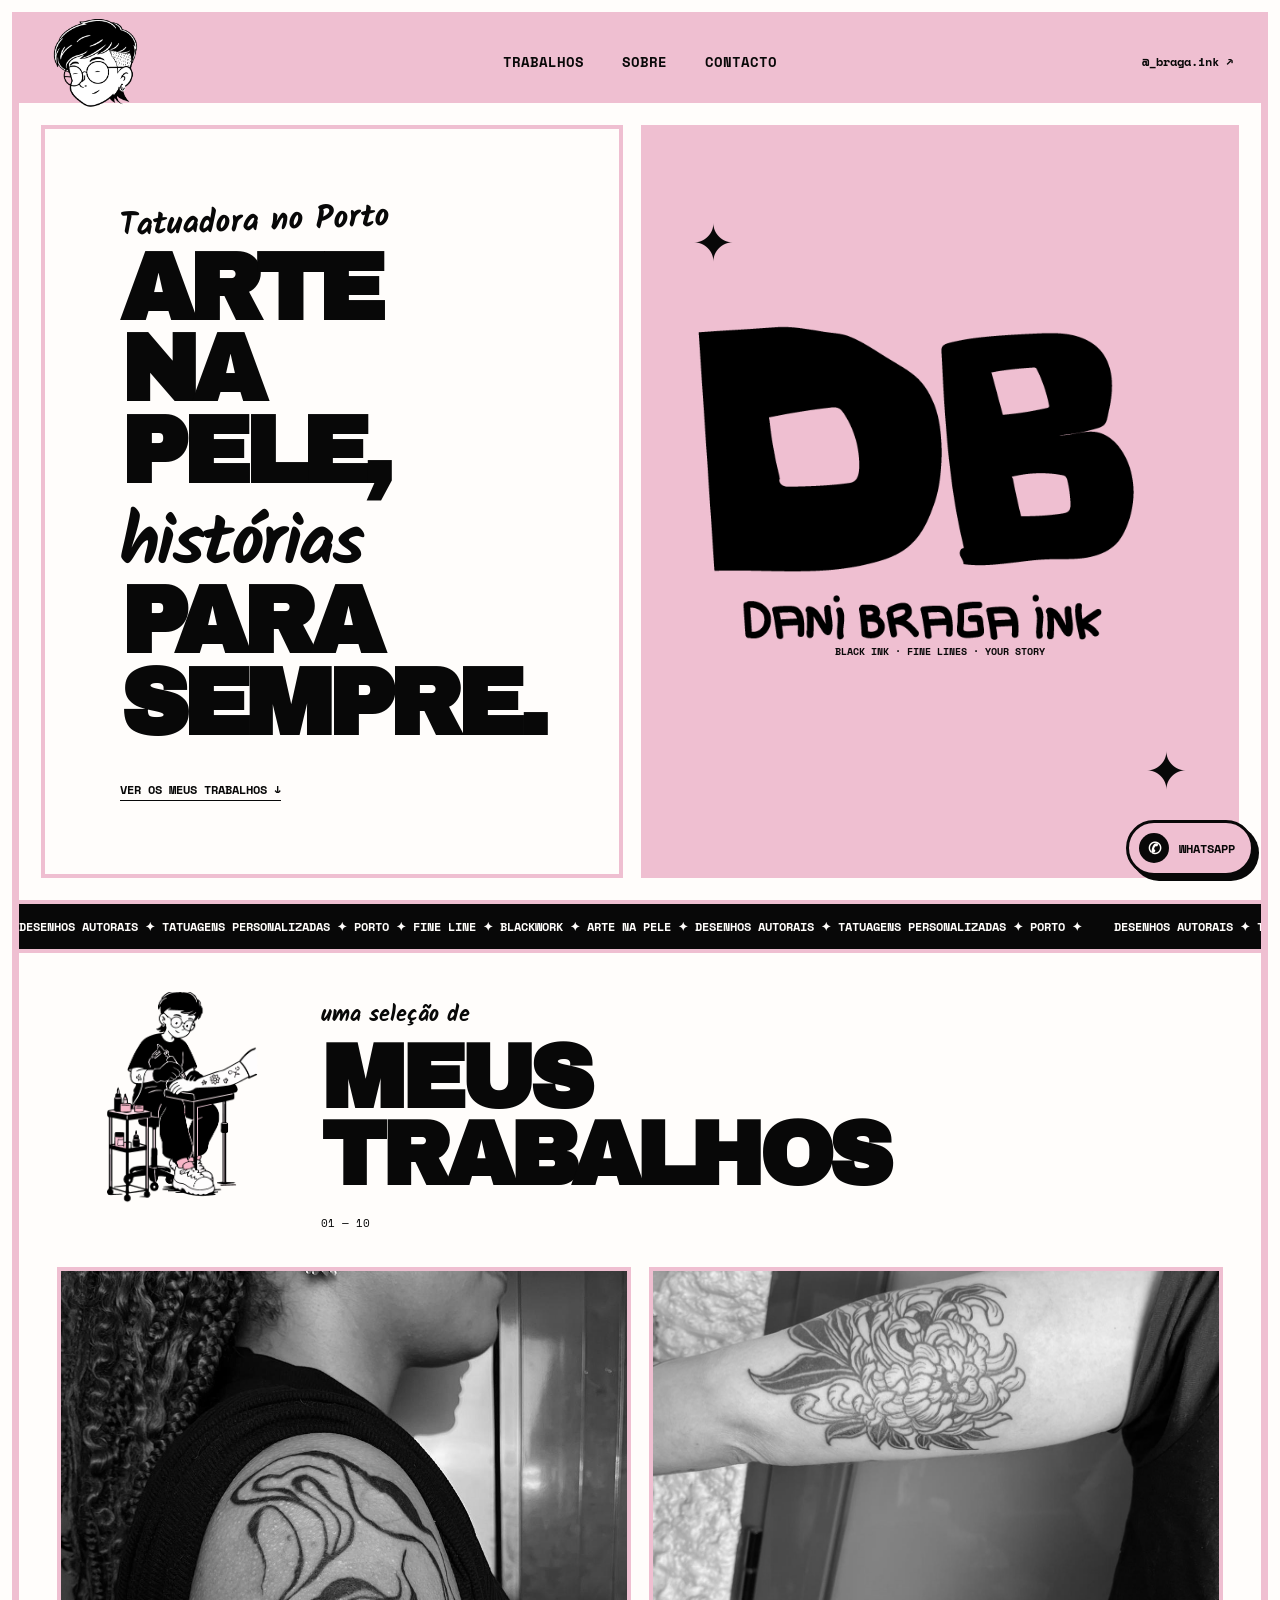
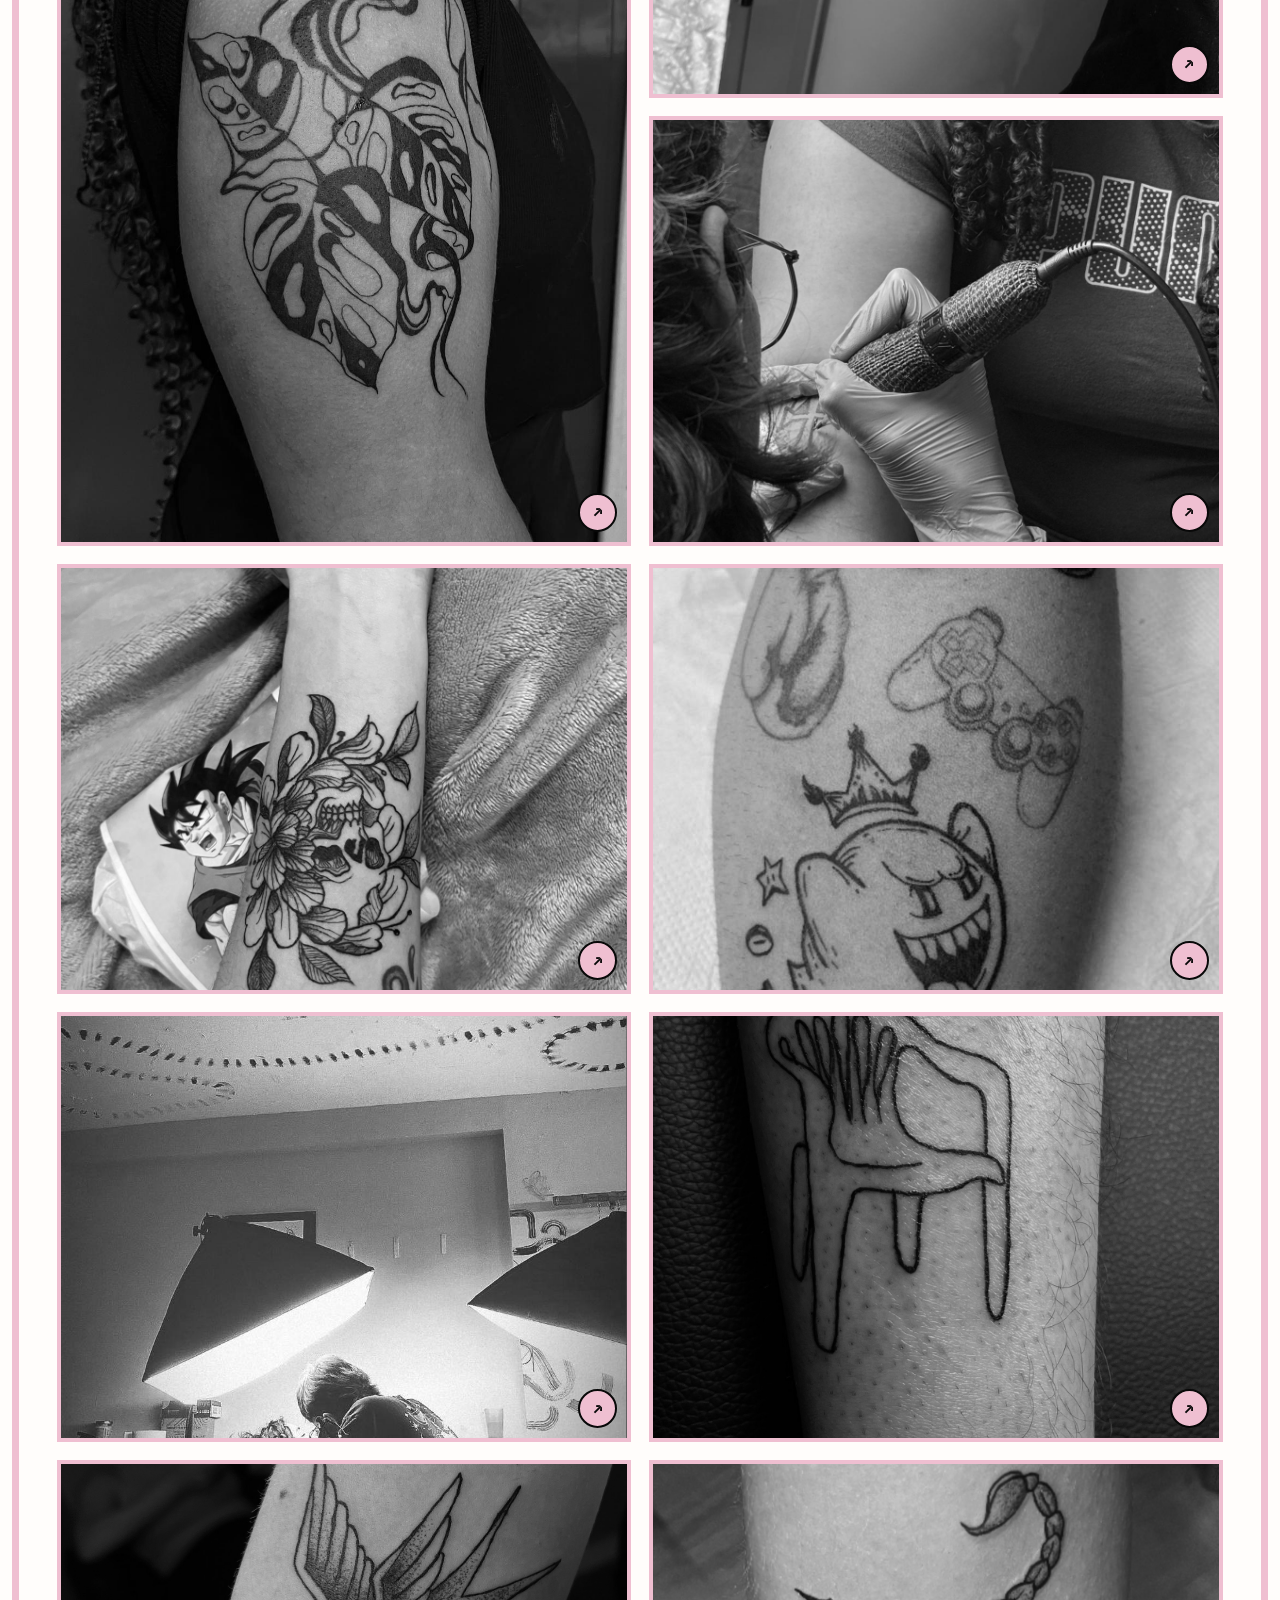
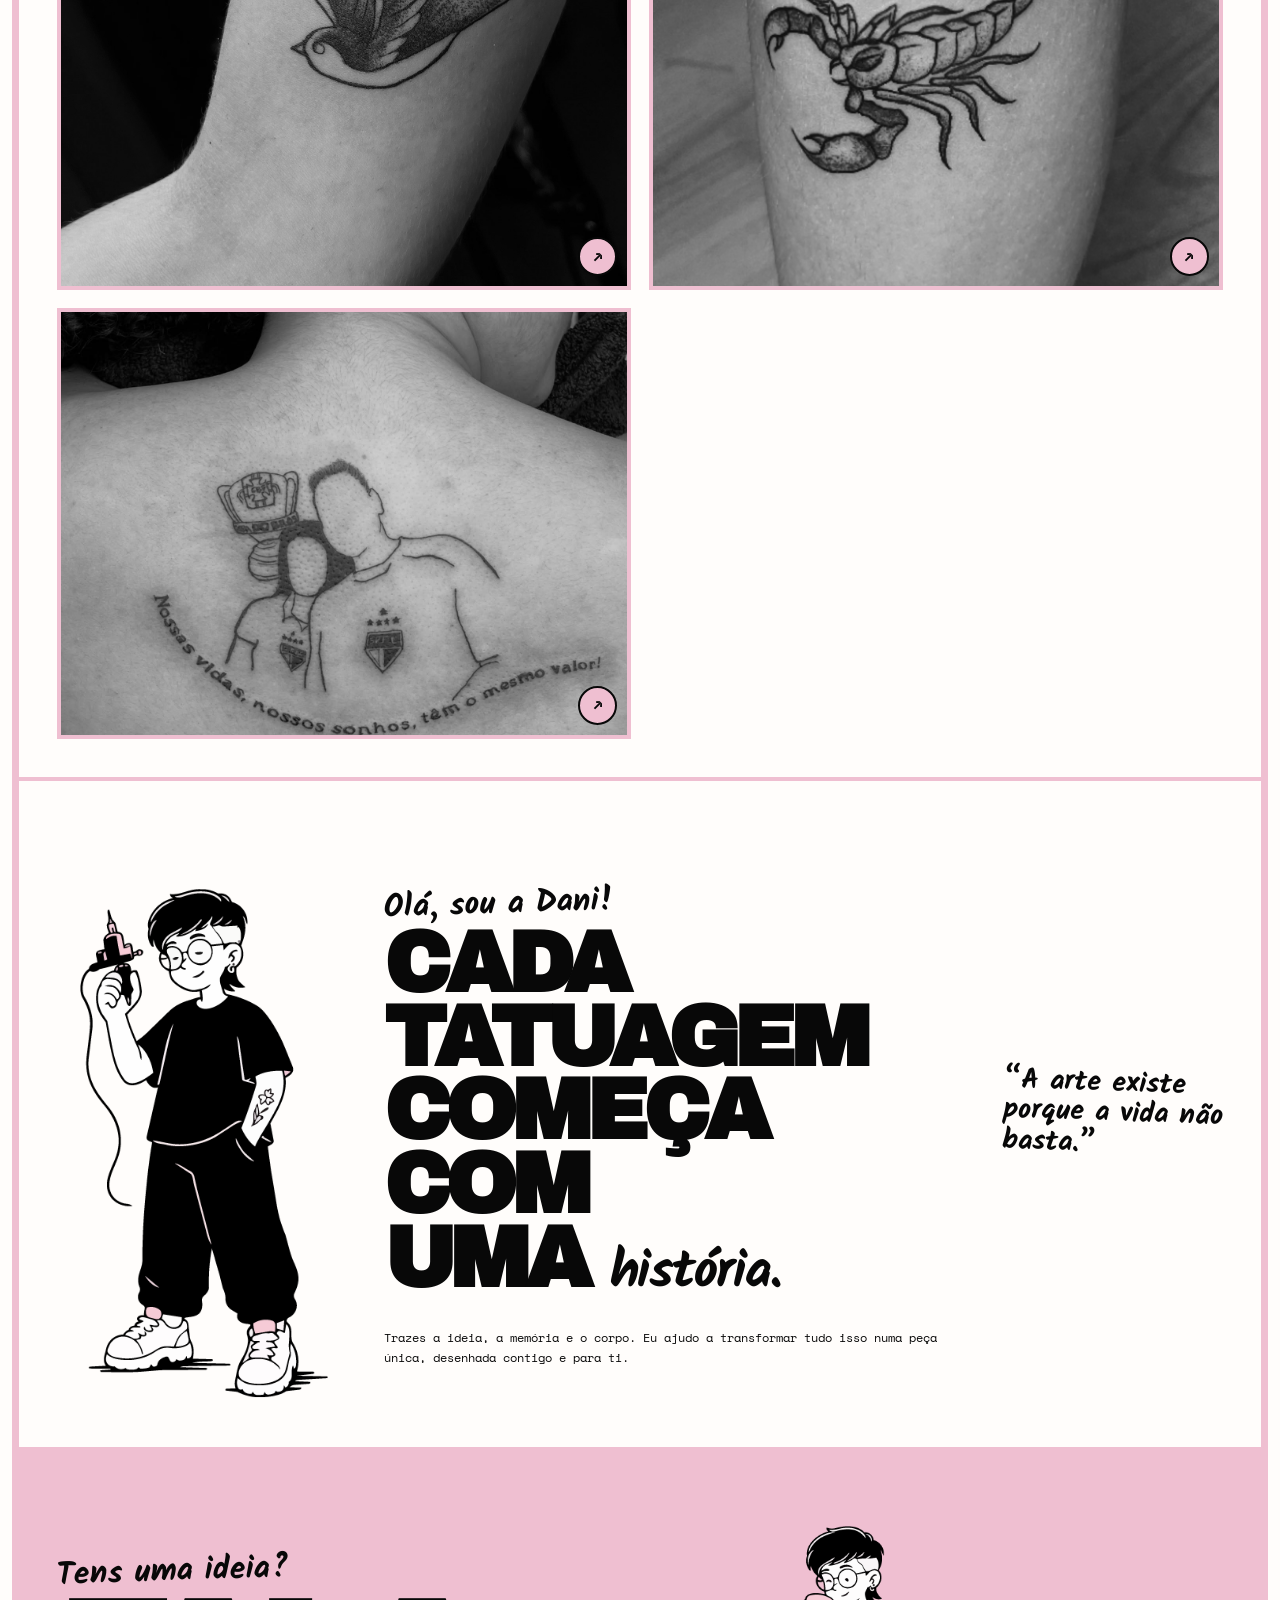
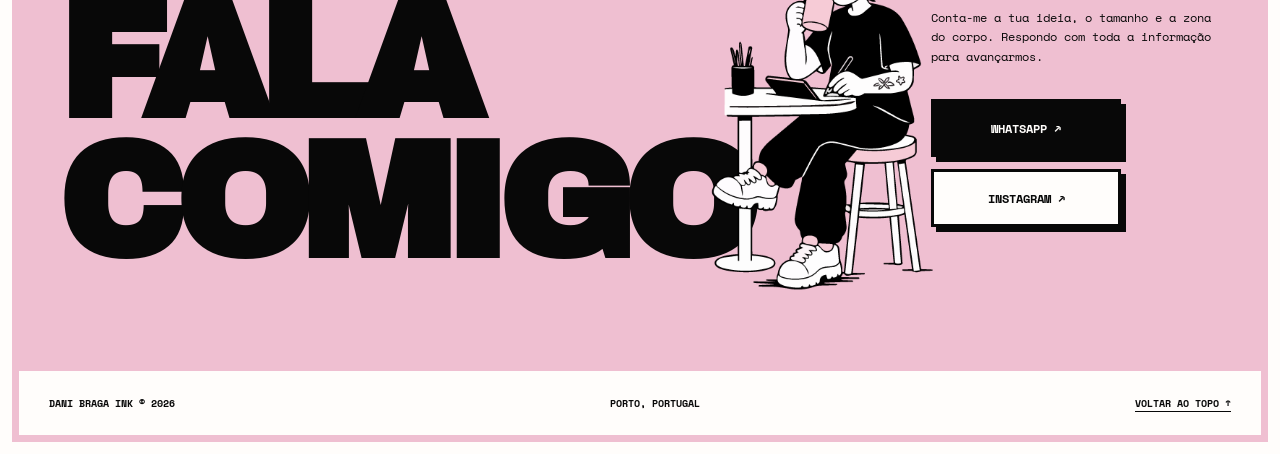
==== index.html @ a5f27a2e "corrige entrada do GitHub Pages" ====
<!doctype html>
<html lang="pt-PT">
  <head>
    <meta charset="UTF-8">
    <meta name="viewport" content="width=device-width, initial-scale=1">
    <meta name="robots" content="noindex">
    <title>Dani Braga Ink</title>
    <meta http-equiv="refresh" content="0; url=./DaniBragaink-main/">
    <script>
      window.location.replace("./DaniBragaink-main/" + window.location.search + window.location.hash);
    </script>
  </head>
  <body>
    <p>A abrir <a href="./DaniBragaink-main/">Dani Braga Ink</a>…</p>
  </body>
</html>
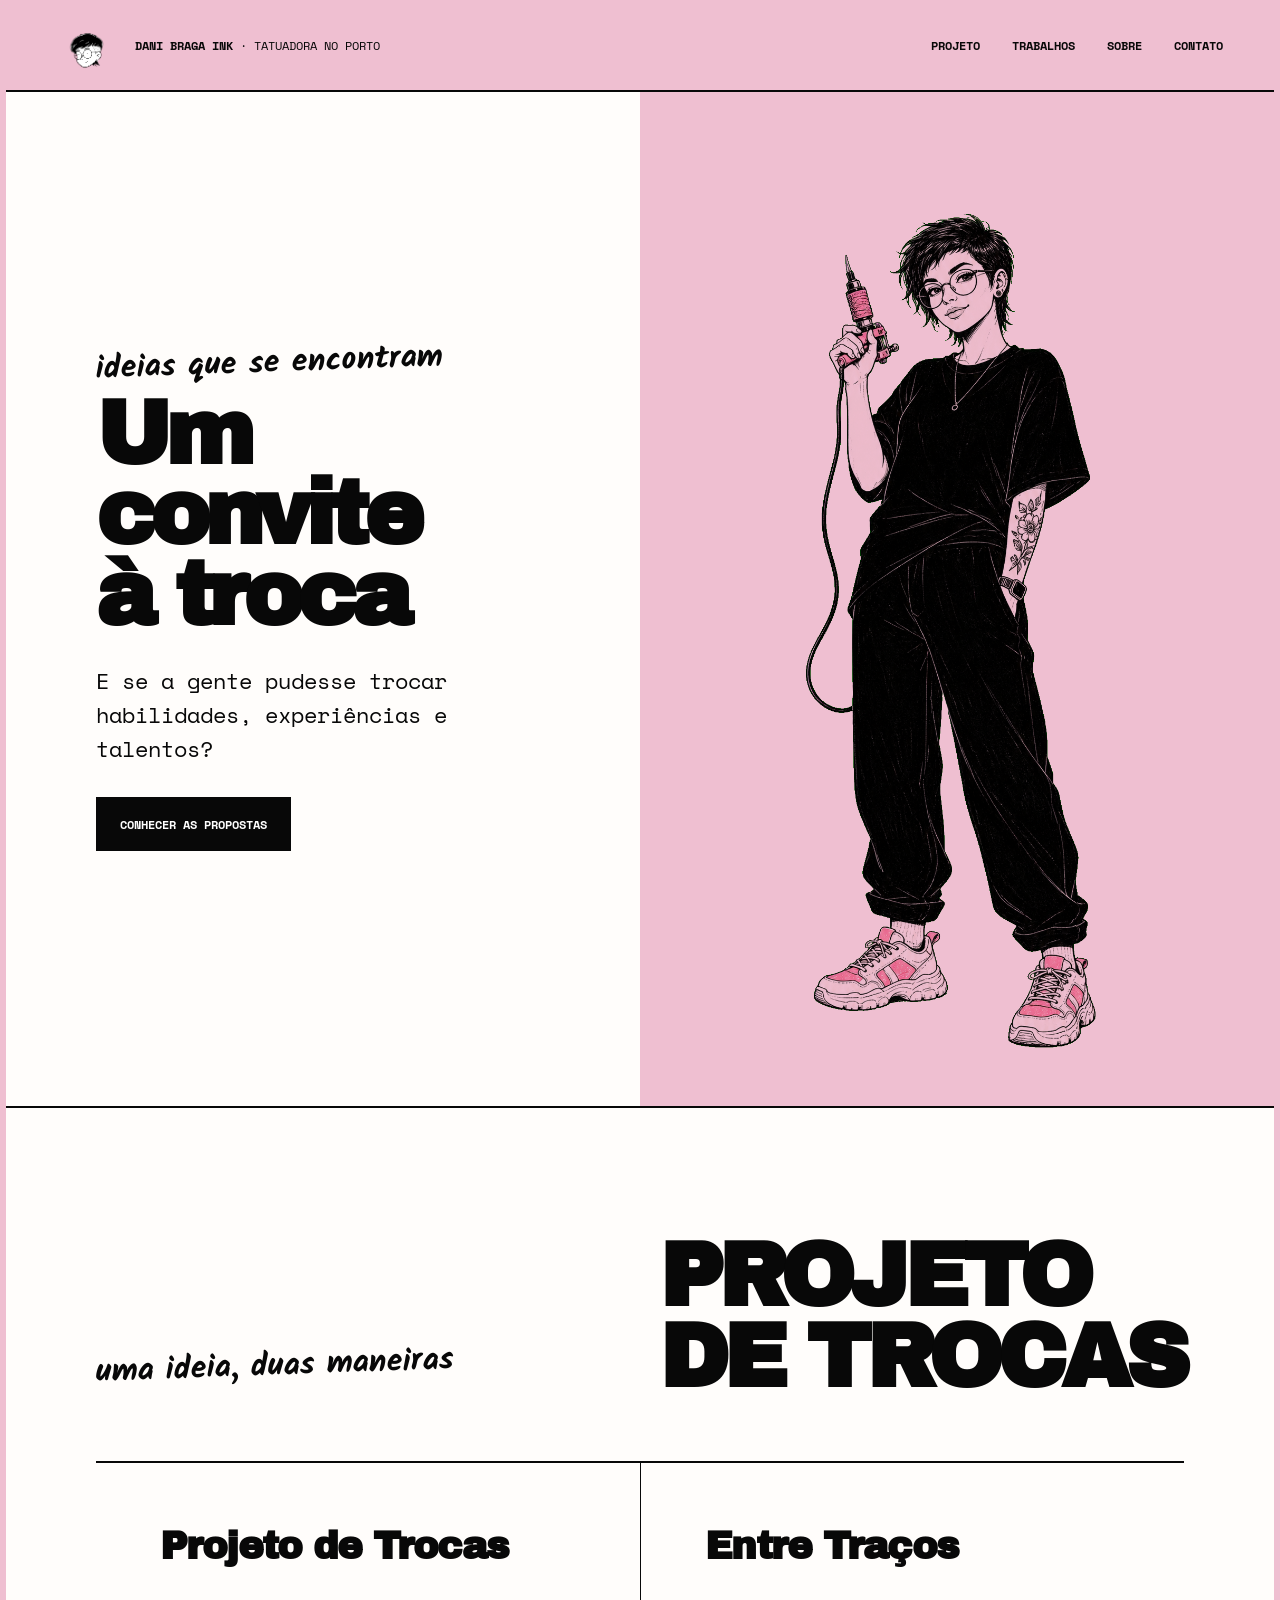
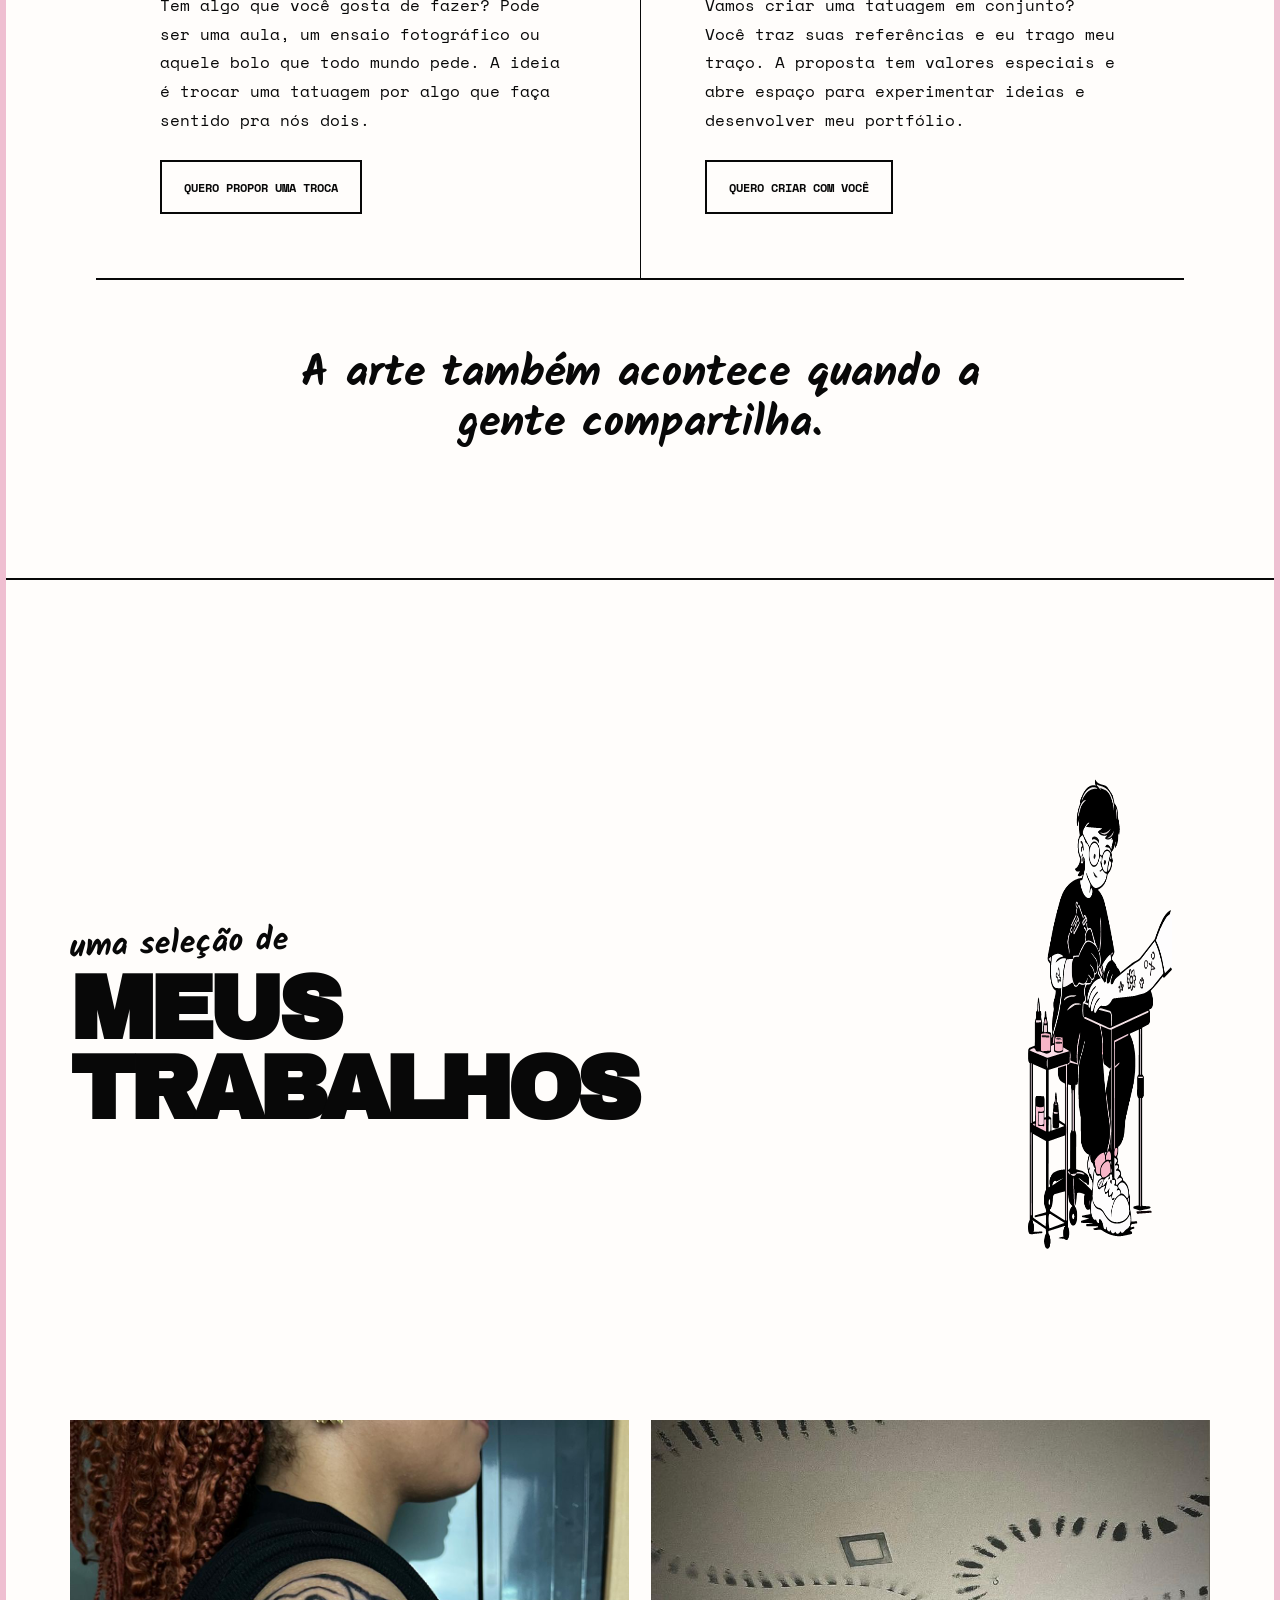
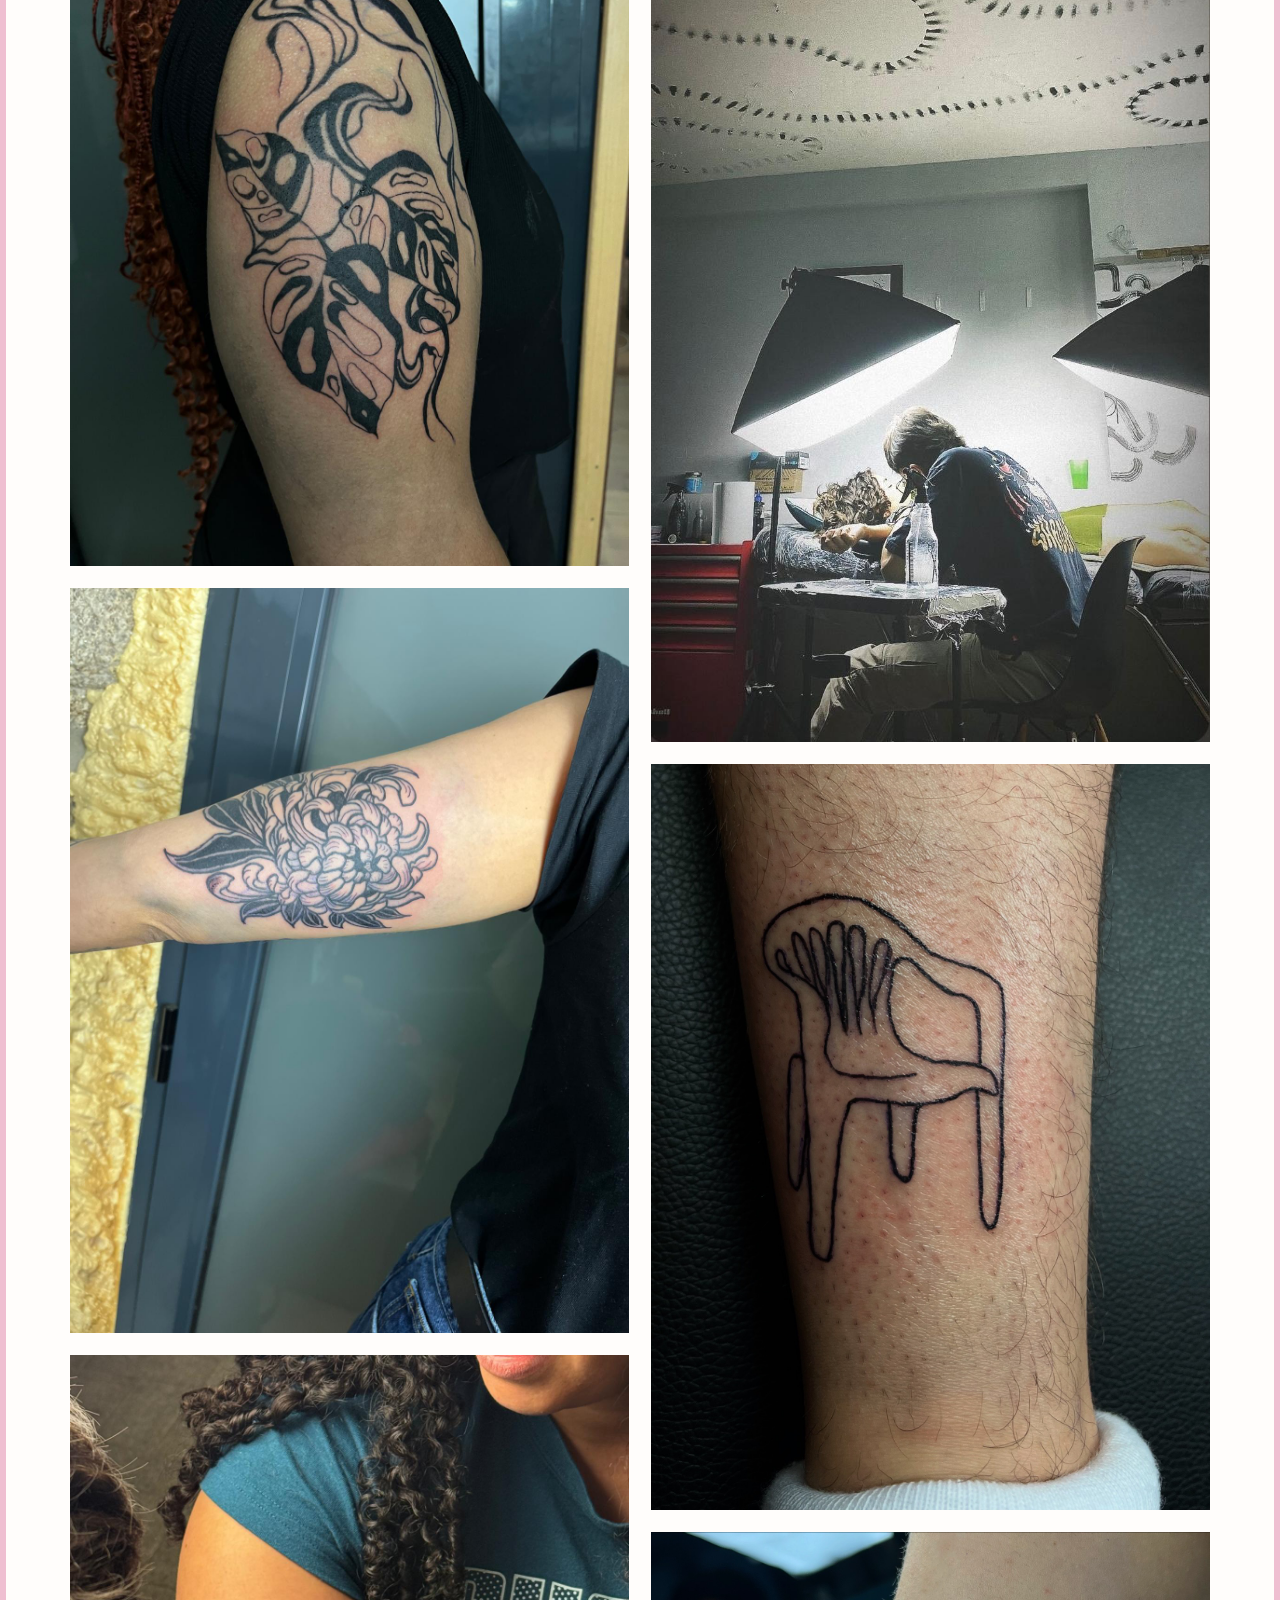
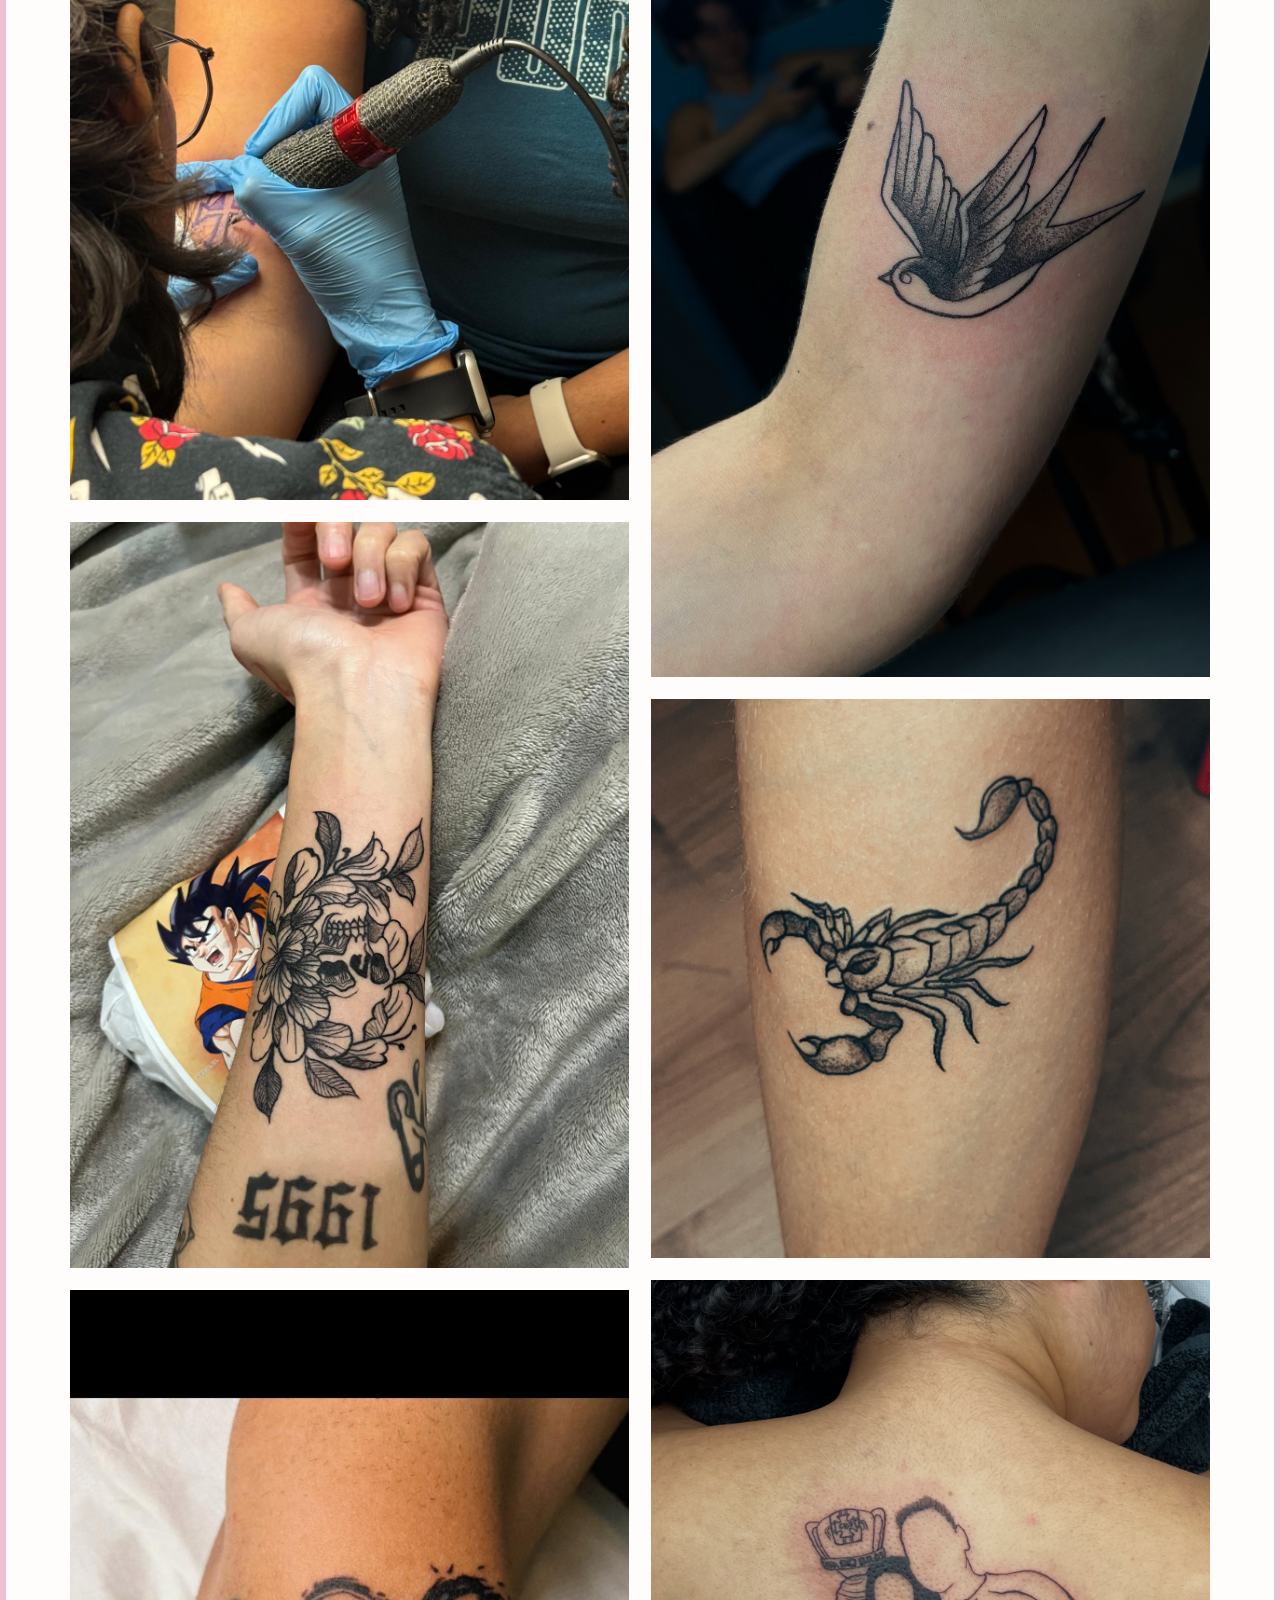
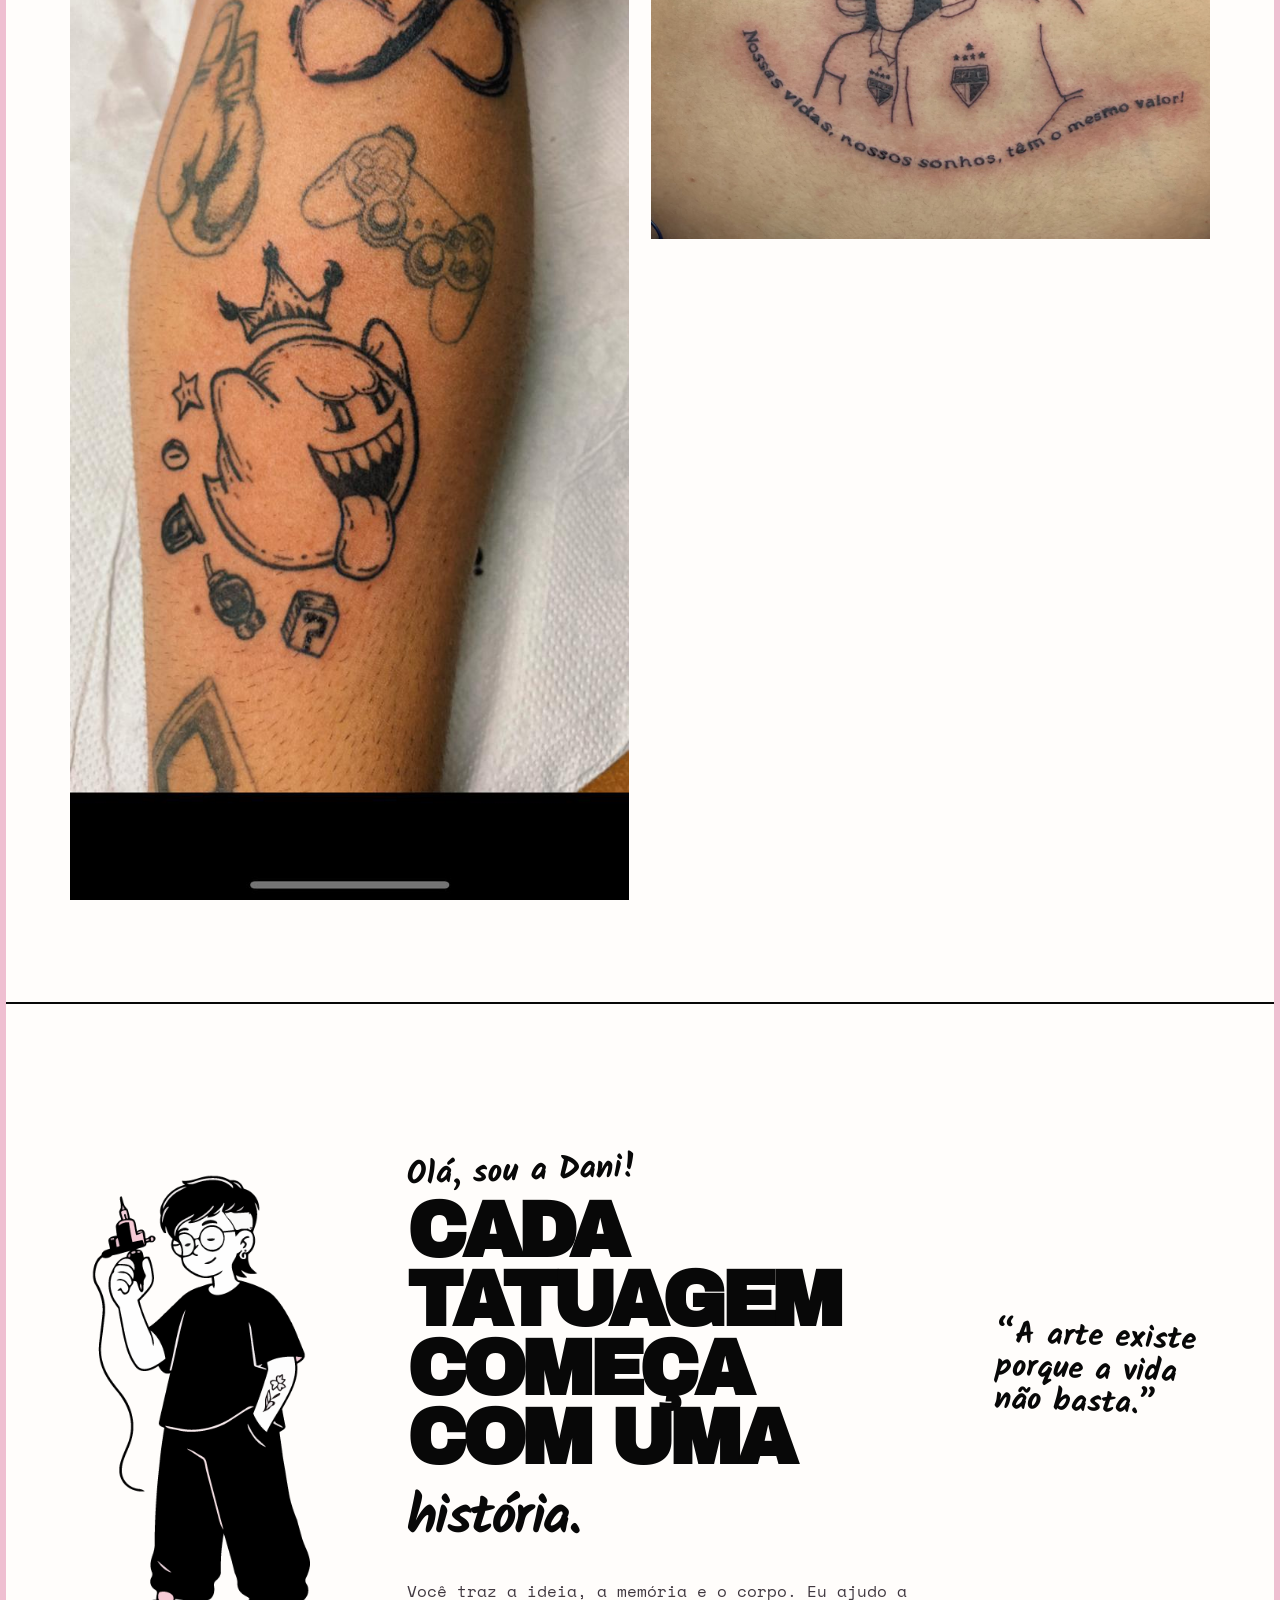
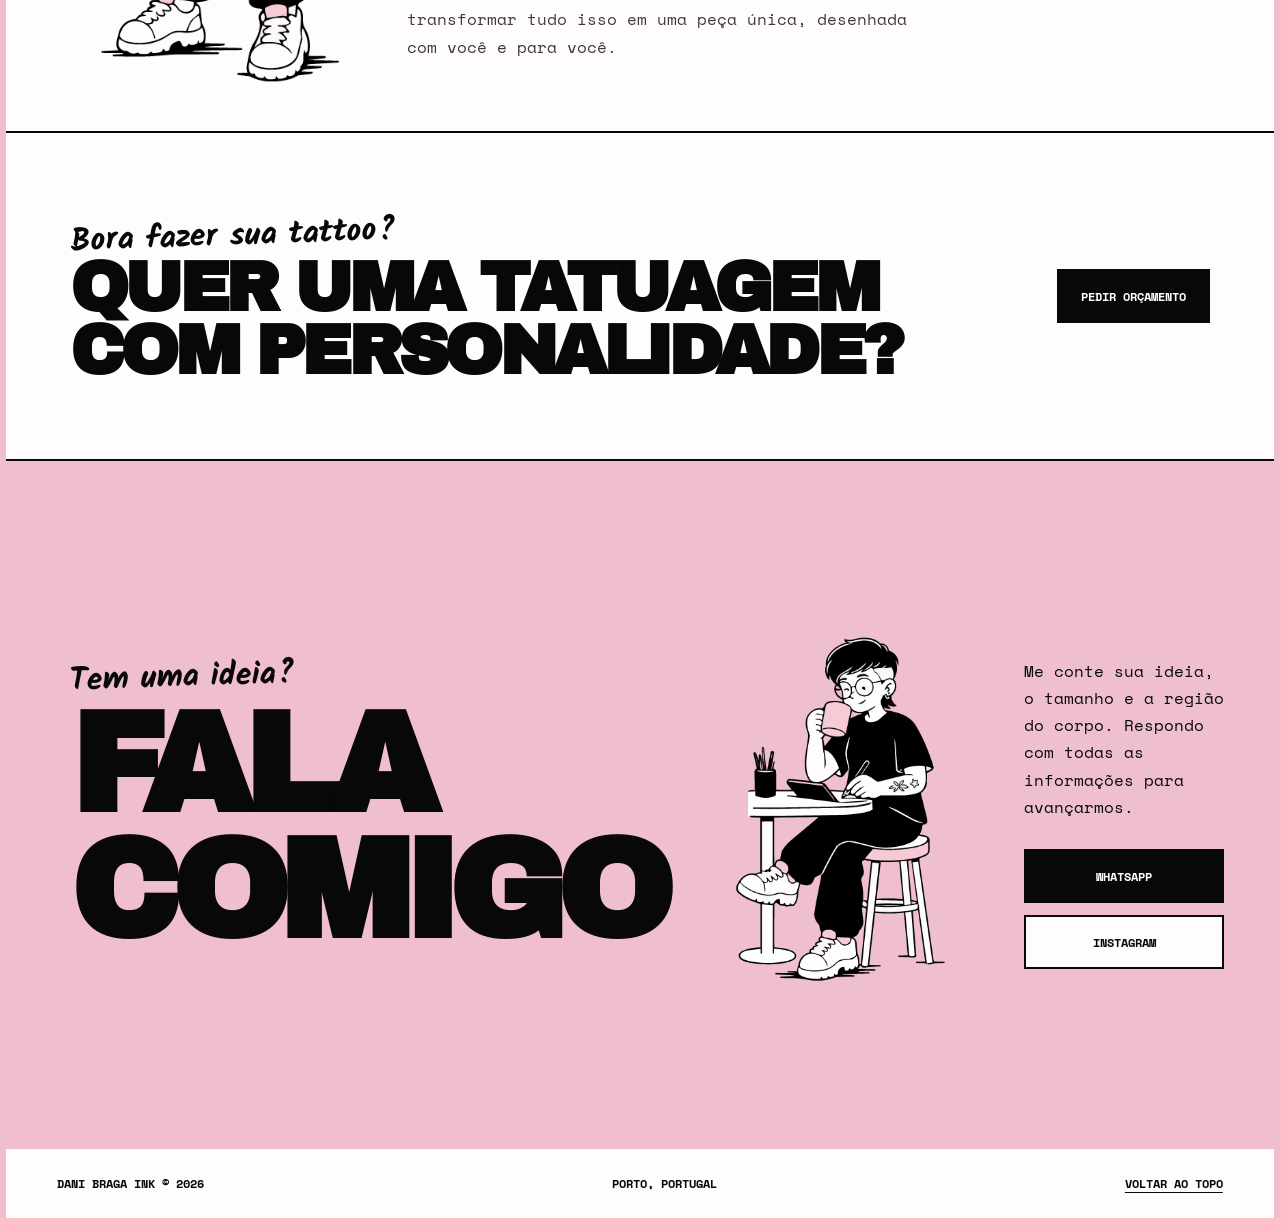
==== commit bcf98038: "atualizacao 18/11" ====
--- a/index.html
+++ b/index.html
@@ -5,6 +5,7 @@
     <meta name="viewport" content="width=device-width, initial-scale=1">
     <meta name="robots" content="noindex">
     <title>Dani Braga Ink</title>
+    <link rel="icon" type="image/png" href="logo1.png">
     <meta http-equiv="refresh" content="0; url=./DaniBragaink-main/">
     <script>
       window.location.replace("./DaniBragaink-main/" + window.location.search + window.location.hash);
